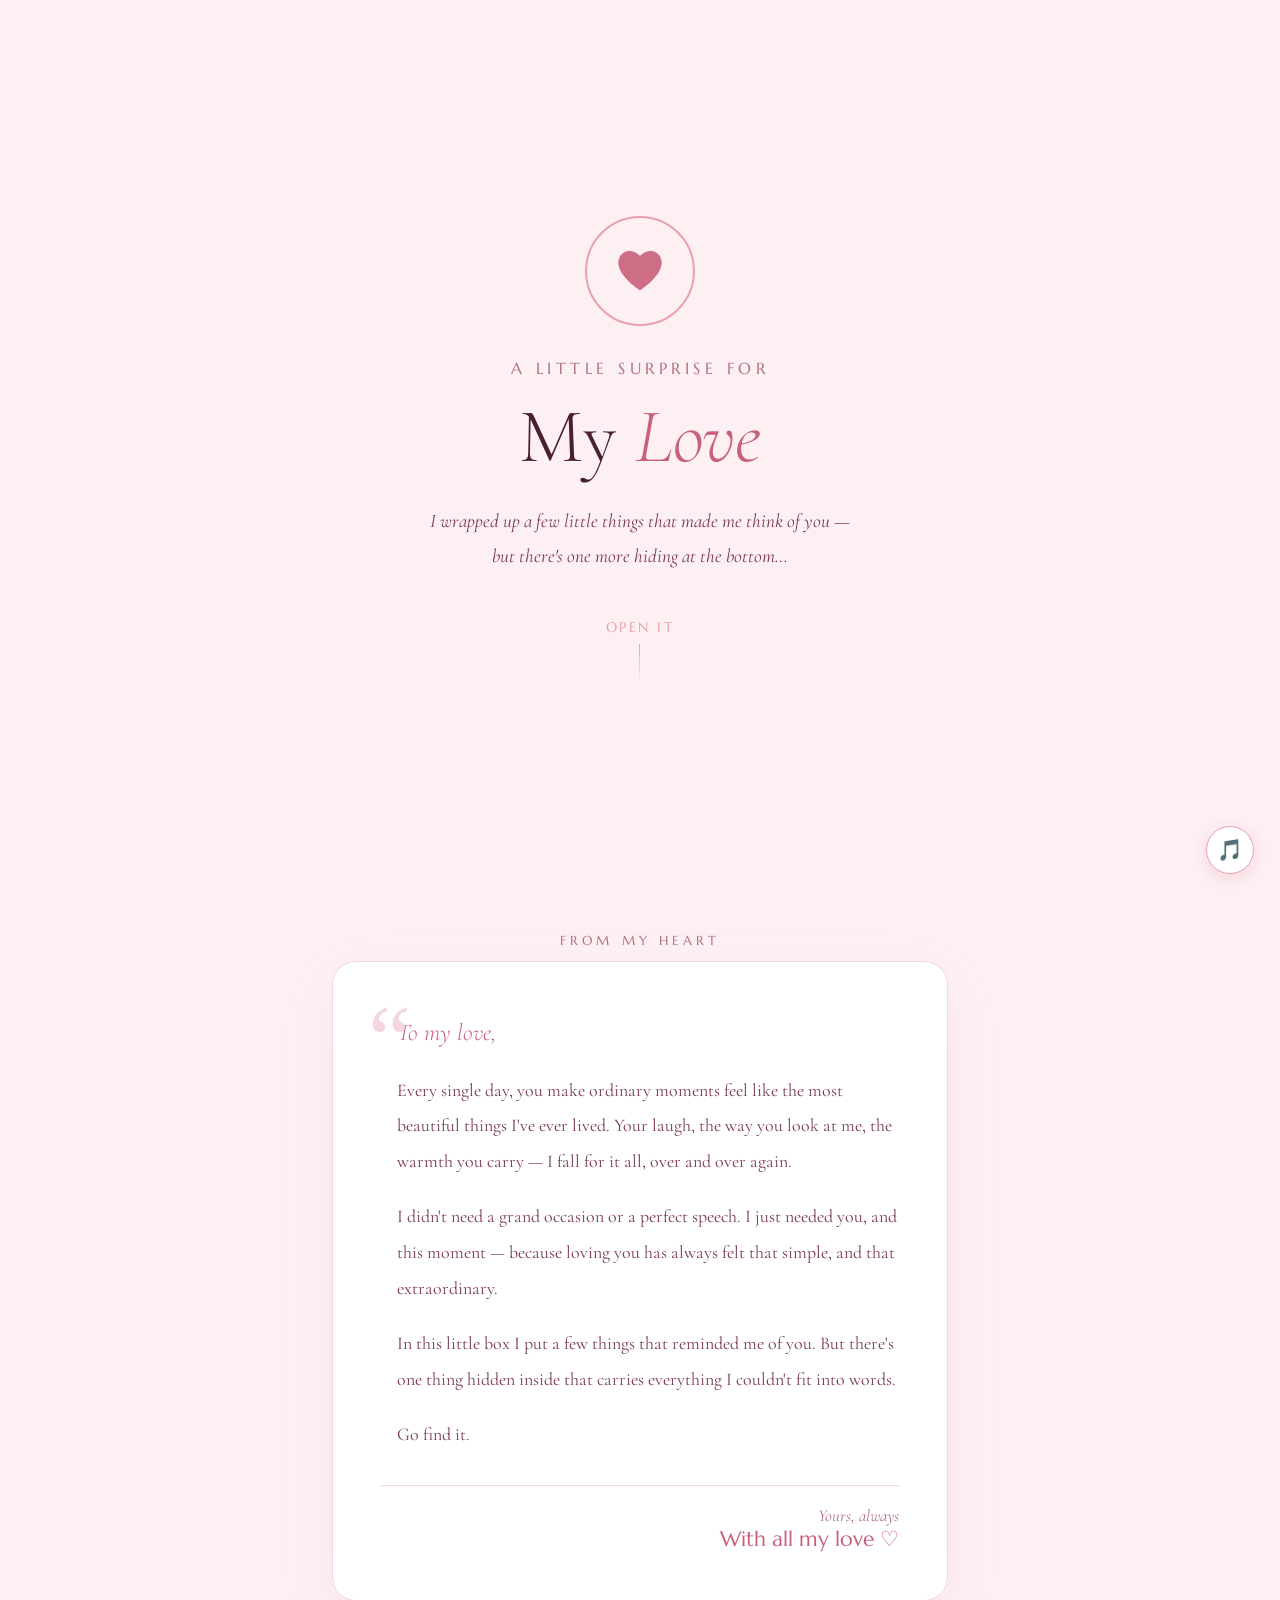
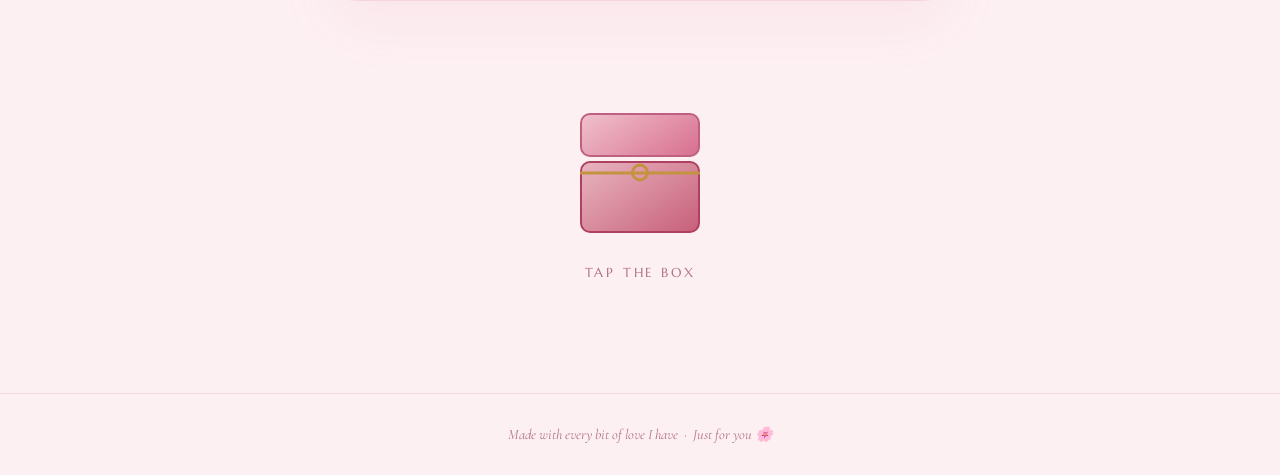
==== pathushi/surprise-v2/index.html @ d1abdfc2 "Add new HTML file for the surprise project with interactive elements and styling" ====
<!DOCTYPE html>
<html lang="en">
<head>
  <meta charset="UTF-8" />
  <meta name="viewport" content="width=device-width, initial-scale=1.0"/>
  <title>For My Love 💍</title>
  <link href="https://fonts.googleapis.com/css2?family=Cormorant+Garamond:ital,wght@0,300;0,400;1,300;1,400&family=Marcellus&display=swap" rel="stylesheet"/>
  <style>
    *, *::before, *::after { box-sizing: border-box; margin: 0; padding: 0; }

    :root {
      --rose: #c8607a;
      --rose-light: #f5d6de;
      --rose-pale: #fdf0f3;
      --rose-mid: #e8a0b0;
      --blush: #f9e4e9;
      --petal: #fbeff2;
      --gold: #c4933f;
      --gold-light: #f0dfc0;
      --text-dark: #4a2030;
      --text-mid: #7a3a50;
      --text-soft: #b07080;
    }

    html { scroll-behavior: smooth; }

    body {
      background-color: var(--rose-pale);
      font-family: 'Cormorant Garamond', Georgia, serif;
      color: var(--text-dark);
      min-height: 100vh;
      overflow-x: hidden;
      position: relative;
    }

    /* Floating petals bg */
    .petals-bg {
      position: fixed;
      top: 0; left: 0;
      width: 100%; height: 100%;
      pointer-events: none;
      z-index: 0;
      overflow: hidden;
    }

    .petal {
      position: absolute;
      width: 18px;
      height: 22px;
      background: radial-gradient(ellipse at 40% 30%, #f5c2d0, #e8a0b0);
      border-radius: 60% 40% 70% 30% / 60% 30% 70% 40%;
      opacity: 0;
      animation: fallPetal linear infinite;
    }

    @keyframes fallPetal {
      0%   { transform: translateY(-40px) rotate(0deg) scale(0.8); opacity: 0; }
      10%  { opacity: 0.7; }
      90%  { opacity: 0.4; }
      100% { transform: translateY(110vh) rotate(360deg) scale(1.1); opacity: 0; }
    }

    /* Page sections */
    .page { position: relative; z-index: 1; }

    /* ─── HERO ─── */
    #hero {
      min-height: 100vh;
      display: flex;
      flex-direction: column;
      align-items: center;
      justify-content: center;
      text-align: center;
      padding: 3rem 2rem;
    }

    .heart-ring {
      width: 110px; height: 110px;
      border: 2.5px solid var(--rose-mid);
      border-radius: 50%;
      display: flex; align-items: center; justify-content: center;
      margin: 0 auto 2rem;
      position: relative;
      animation: pulseRing 3s ease-in-out infinite;
    }

    @keyframes pulseRing {
      0%, 100% { box-shadow: 0 0 0 0 rgba(200, 96, 122, 0.25); }
      50%       { box-shadow: 0 0 0 18px rgba(200, 96, 122, 0); }
    }

    .heart-svg {
      width: 52px; height: 52px;
      animation: heartbeat 2.4s ease-in-out infinite;
    }

    @keyframes heartbeat {
      0%, 100% { transform: scale(1); }
      14%       { transform: scale(1.12); }
      28%       { transform: scale(1); }
      42%       { transform: scale(1.08); }
      56%       { transform: scale(1); }
    }

    .hero-sub {
      font-size: 1rem;
      letter-spacing: 0.28em;
      color: var(--text-soft);
      text-transform: uppercase;
      margin-bottom: 1rem;
      font-family: 'Marcellus', serif;
      animation: fadeUp 1.2s ease both;
    }

    .hero-title {
      font-size: clamp(2.6rem, 7vw, 4.8rem);
      font-weight: 300;
      line-height: 1.12;
      color: var(--text-dark);
      margin-bottom: 1.5rem;
      animation: fadeUp 1.4s ease both;
    }

    .hero-title em {
      font-style: italic;
      color: var(--rose);
    }

    .hero-desc {
      font-size: 1.2rem;
      color: var(--text-mid);
      max-width: 480px;
      line-height: 1.85;
      margin: 0 auto 2.8rem;
      font-style: italic;
      animation: fadeUp 1.6s ease both;
    }

    .scroll-cue {
      display: flex; flex-direction: column; align-items: center; gap: 8px;
      color: var(--rose-mid);
      font-size: 0.85rem;
      letter-spacing: 0.18em;
      text-transform: uppercase;
      font-family: 'Marcellus', serif;
      animation: fadeUp 2s ease both, bobble 2.5s 2.5s ease-in-out infinite;
      cursor: pointer;
    }

    @keyframes bobble {
      0%, 100% { transform: translateY(0); }
      50%       { transform: translateY(8px); }
    }

    .scroll-arrow {
      width: 1px; height: 40px;
      background: linear-gradient(to bottom, var(--rose-mid), transparent);
    }

    @keyframes fadeUp {
      from { opacity: 0; transform: translateY(28px); }
      to   { opacity: 1; transform: translateY(0); }
    }

    /* ─── DIVIDER ─── */
    .divider {
      display: flex; align-items: center; gap: 1.2rem;
      padding: 0 2rem; margin: 0 auto 3rem;
      max-width: 520px;
    }

    .divider-line {
      flex: 1; height: 0.5px; background: var(--rose-mid); opacity: 0.5;
    }

    .divider-rose {
      color: var(--rose);
      font-size: 1.2rem;
    }

    /* ─── GIFTS SECTION ─── */
    #gifts {
      padding: 5rem 2rem 2rem;
      max-width: 820px;
      margin: 0 auto;
    }

    .section-label {
      text-align: center;
      font-family: 'Marcellus', serif;
      font-size: 0.82rem;
      letter-spacing: 0.32em;
      text-transform: uppercase;
      color: var(--text-soft);
      margin-bottom: 0.75rem;
    }

    .section-title {
      text-align: center;
      font-size: clamp(1.9rem, 4.5vw, 2.8rem);
      font-weight: 300;
      color: var(--text-dark);
      margin-bottom: 3rem;
      line-height: 1.2;
    }

    .section-title em { font-style: italic; color: var(--rose); }

    .gifts-grid {
      display: grid;
      grid-template-columns: repeat(auto-fit, minmax(180px, 1fr));
      gap: 1.5rem;
      margin-bottom: 4rem;
    }

    .gift-card {
      background: white;
      border: 1px solid var(--rose-light);
      border-radius: 20px;
      padding: 2rem 1.4rem 1.6rem;
      text-align: center;
      position: relative;
      overflow: hidden;
      transition: transform 0.35s cubic-bezier(.25,.8,.25,1), box-shadow 0.35s;
      cursor: default;
    }

    .gift-card::before {
      content: '';
      position: absolute;
      top: 0; left: 0; right: 0;
      height: 3px;
      background: linear-gradient(90deg, var(--rose-light), var(--rose), var(--rose-light));
    }

    .gift-card:hover {
      transform: translateY(-6px);
      box-shadow: 0 18px 40px rgba(200, 96, 122, 0.14);
    }

    .gift-icon {
      font-size: 2.4rem;
      margin-bottom: 1rem;
      display: block;
      filter: drop-shadow(0 2px 6px rgba(200,96,122,0.2));
    }

    .gift-name {
      font-family: 'Marcellus', serif;
      font-size: 1.05rem;
      color: var(--text-dark);
      margin-bottom: 0.4rem;
    }

    .gift-note {
      font-size: 0.95rem;
      color: var(--text-soft);
      font-style: italic;
      line-height: 1.5;
    }

    /* Special ring card */
    .gift-card.ring-card {
      background: linear-gradient(145deg, #fff8f0, #fff0f4);
      border-color: var(--gold-light);
      border-width: 1.5px;
    }

    .gift-card.ring-card::before {
      background: linear-gradient(90deg, var(--gold-light), var(--gold), var(--gold-light));
    }

    .gift-card.ring-card .gift-icon {
      animation: ringGlow 3s ease-in-out infinite;
    }

    @keyframes ringGlow {
      0%, 100% { filter: drop-shadow(0 2px 8px rgba(196,147,63,0.2)); }
      50%       { filter: drop-shadow(0 4px 18px rgba(196,147,63,0.5)); }
    }

    .ring-tag {
      display: inline-block;
      background: var(--gold-light);
      color: var(--gold);
      font-size: 0.72rem;
      letter-spacing: 0.18em;
      text-transform: uppercase;
      font-family: 'Marcellus', serif;
      padding: 3px 10px;
      border-radius: 20px;
      margin-bottom: 0.7rem;
    }

    /* ─── LETTER ─── */
    #letter {
      padding: 2rem 2rem 5rem;
      max-width: 680px;
      margin: 0 auto;
    }

    .letter-wrap {
      background: white;
      border: 1px solid var(--rose-light);
      border-radius: 24px;
      padding: 3.5rem 3rem 3rem;
      position: relative;
      box-shadow: 0 20px 60px rgba(200, 96, 122, 0.08);
    }

    .letter-wrap::before {
      content: '\201C';
      position: absolute;
      top: 1.8rem; left: 2.2rem;
      font-size: 6rem;
      color: var(--rose-light);
      font-family: Georgia, serif;
      line-height: 1;
    }

    .letter-heading {
      font-size: 1.5rem;
      font-weight: 300;
      font-style: italic;
      color: var(--rose);
      margin-bottom: 1.6rem;
      padding-left: 1rem;
    }

    .letter-body {
      font-size: 1.12rem;
      line-height: 2;
      color: var(--text-mid);
      padding-left: 1rem;
    }

    .letter-body p { margin-bottom: 1.2rem; }

    .letter-sign {
      text-align: right;
      margin-top: 2rem;
      font-style: italic;
      color: var(--text-soft);
      font-size: 1.05rem;
      border-top: 0.5px solid var(--rose-light);
      padding-top: 1.2rem;
    }

    .letter-sign strong {
      display: block;
      font-size: 1.3rem;
      color: var(--rose);
      font-weight: 400;
      font-style: normal;
      font-family: 'Marcellus', serif;
    }

    /* ─── PROMISE REVEAL ─── */
    #reveal {
      padding: 2rem 2rem 7rem;
      max-width: 600px;
      margin: 0 auto;
      text-align: center;
    }

    .box-visual {
      width: 120px; height: 120px;
      margin: 0 auto 2rem;
      position: relative;
      cursor: pointer;
    }

    .box-lid, .box-body {
      position: absolute; left: 0;
      width: 100%; border-radius: 10px;
      transition: transform 0.7s cubic-bezier(.34,1.5,.64,1);
    }

    .box-body {
      bottom: 0; height: 72px;
      background: linear-gradient(145deg, #e8b4bf, #c8607a);
      border: 2px solid #b04060;
      display: flex; align-items: center; justify-content: center;
      font-size: 1.8rem;
    }

    .box-lid {
      top: 0; height: 44px;
      background: linear-gradient(145deg, #f0c0cc, #d87090);
      border: 2px solid #c06080;
      transform-origin: center bottom;
    }

    .box-wrap {
      position: absolute;
      top: 50%; left: 0; right: 0;
      height: 3px;
      background: var(--gold);
      transform: translateY(-50%);
    }

    .box-wrap::after {
      content: '';
      position: absolute;
      top: 50%; left: 50%;
      transform: translate(-50%, -50%);
      width: 18px; height: 18px;
      border: 3px solid var(--gold);
      border-radius: 50%;
    }

    .box-visual.open .box-lid {
      transform: rotateX(90deg) translateY(-100%);
    }

    #ring-reveal {
      display: none;
      animation: popIn 0.8s cubic-bezier(.34,1.5,.64,1) both;
    }

    @keyframes popIn {
      from { opacity: 0; transform: scale(0.5) translateY(20px); }
      to   { opacity: 1; transform: scale(1) translateY(0); }
    }

    .ring-emoji { font-size: 4.5rem; display: block; margin-bottom: 1rem; }

    .reveal-title {
      font-size: clamp(2rem, 5vw, 3rem);
      font-weight: 300;
      color: var(--text-dark);
      margin-bottom: 1rem;
      line-height: 1.2;
    }

    .reveal-title em { font-style: italic; color: var(--rose); }

    .reveal-text {
      font-size: 1.15rem;
      color: var(--text-mid);
      font-style: italic;
      line-height: 1.85;
      max-width: 460px;
      margin: 0 auto 2rem;
    }

    .tap-hint {
      font-family: 'Marcellus', serif;
      font-size: 0.8rem;
      letter-spacing: 0.22em;
      text-transform: uppercase;
      color: var(--text-soft);
      margin-top: 0.6rem;
      animation: blink 2s ease-in-out infinite;
    }

    @keyframes blink {
      0%, 100% { opacity: 1; }
      50%       { opacity: 0.35; }
    }

    .yes-btn {
      display: inline-block;
      margin-top: 1rem;
      padding: 1rem 3rem;
      background: var(--rose);
      color: white;
      font-family: 'Marcellus', serif;
      font-size: 1.1rem;
      letter-spacing: 0.15em;
      border: none;
      border-radius: 50px;
      cursor: pointer;
      transition: transform 0.3s, box-shadow 0.3s;
      text-transform: uppercase;
      display: none;
    }

    .yes-btn:hover {
      transform: scale(1.05);
      box-shadow: 0 12px 35px rgba(200, 96, 122, 0.35);
    }

    #confetti-canvas {
      position: fixed;
      top: 0; left: 0;
      width: 100%; height: 100%;
      pointer-events: none;
      z-index: 999;
    }

    /* ─── FOOTER ─── */
    footer {
      text-align: center;
      padding: 2rem;
      font-size: 0.9rem;
      color: var(--text-soft);
      font-style: italic;
      border-top: 0.5px solid var(--rose-light);
    }
  </style>
</head>
<body>

<!-- Floating petals -->
<div class="petals-bg" id="petals"></div>

<canvas id="confetti-canvas"></canvas>

<!-- Music -->
<audio id="bgMusic" loop>
  <source src="https://cdn.pixabay.com/audio/2023/10/09/audio_9f94f05bc4.mp3" type="audio/mpeg"/>
</audio>

<!-- Music toggle button -->
<button id="musicBtn" onclick="toggleMusic()" style="
  position: fixed; bottom: 1.6rem; right: 1.6rem;
  z-index: 100;
  width: 48px; height: 48px;
  border-radius: 50%;
  border: 1.5px solid var(--rose-mid);
  background: white;
  color: var(--rose);
  font-size: 1.3rem;
  cursor: pointer;
  display: flex; align-items: center; justify-content: center;
  box-shadow: 0 4px 18px rgba(200,96,122,0.18);
  transition: transform 0.2s, box-shadow 0.2s;
" title="Toggle music">🎵</button>

<!-- ── HERO ── -->
<section id="hero" class="page">
  <div class="heart-ring">
    <svg class="heart-svg" viewBox="0 0 60 55" fill="none" xmlns="http://www.w3.org/2000/svg">
      <path d="M30 50 C30 50 5 34 5 18 C5 10 11 4 18 4 C22 4 26 6.5 30 10 C34 6.5 38 4 42 4 C49 4 55 10 55 18 C55 34 30 50 30 50Z" fill="#c8607a" opacity="0.9"/>
    </svg>
  </div>

  <p class="hero-sub">A little surprise for</p>
  <h1 class="hero-title">My <em>Love</em></h1>
  <p class="hero-desc">
    I wrapped up a few little things that made me think of you —<br/>
    but there's one more hiding at the bottom&hellip;
  </p>
  <div class="scroll-cue" onclick="document.getElementById('letter').scrollIntoView({behavior:'smooth'})">
    <span>Open it</span>
    <div class="scroll-arrow"></div>
  </div>
</section>



<!-- ── LETTER ── -->
<section id="letter" class="page">
  <p class="section-label">From my heart</p>
  <div class="letter-wrap">
    <p class="letter-heading">To my love,</p>
    <div class="letter-body">
      <p>Every single day, you make ordinary moments feel like the most beautiful things I've ever lived. Your laugh, the way you look at me, the warmth you carry — I fall for it all, over and over again.</p>
      <p>I didn't need a grand occasion or a perfect speech. I just needed you, and this moment — because loving you has always felt that simple, and that extraordinary.</p>
      <p>In this little box I put a few things that reminded me of you. But there's one thing hidden inside that carries everything I couldn't fit into words.</p>
      <p>Go find it.</p>
    </div>
    <div class="letter-sign">
      Yours, always<br/>
      <strong>With all my love ♡</strong>
    </div>
  </div>
</section>

<!-- ── REVEAL ── -->
<section id="reveal" class="page">

  <div class="box-visual" id="giftBox" onclick="openBox()">
    <div class="box-body"></div>
    <div class="box-lid"></div>
    <div class="box-wrap"></div>
  </div>
  <p class="tap-hint" id="tapHint">tap the box</p>

  <div id="ring-reveal">
    <span class="ring-emoji">💍</span>
    <h2 class="reveal-title"><em>Will you</em> be mine, always?</h2>
    <p class="reveal-text">
      This ring is a promise — to love you through every season, to choose you in every ordinary and extraordinary moment, and to keep making you feel like the most loved person in the world.
    </p>
    <button class="yes-btn" id="yesBtn" onclick="celebrate()">Yes, always ♡</button>
  </div>
</section>

<footer>
  Made with every bit of love I have &nbsp;·&nbsp; Just for you 🌸
</footer>

<script>
  /* ── Music ── */
  const music = document.getElementById('bgMusic');
  const musicBtn = document.getElementById('musicBtn');
  let musicPlaying = false;

  function toggleMusic() {
    if (musicPlaying) {
      music.pause();
      musicBtn.textContent = '🎵';
      musicPlaying = false;
    } else {
      music.volume = 0.35;
      music.play().catch(() => {});
      musicBtn.textContent = '🔇';
      musicPlaying = true;
    }
  }

  /* Auto-play on first user interaction */
  document.addEventListener('click', function startMusic() {
    if (!musicPlaying) {
      music.volume = 0.35;
      music.play().then(() => {
        musicPlaying = true;
        musicBtn.textContent = '🔇';
      }).catch(() => {});
    }
    document.removeEventListener('click', startMusic);
  }, { once: true });

  /* ── Falling petals ── */
  (function() {
    const container = document.getElementById('petals');
    for (let i = 0; i < 22; i++) {
      const p = document.createElement('div');
      p.className = 'petal';
      const size = 12 + Math.random() * 14;
      p.style.cssText = [
        `left:${Math.random()*100}%`,
        `width:${size}px`,
        `height:${size*1.3}px`,
        `animation-duration:${7 + Math.random()*9}s`,
        `animation-delay:${-Math.random()*12}s`,
        `opacity:0`,
        `transform:rotate(${Math.random()*360}deg)`
      ].join(';');
      container.appendChild(p);
    }
  })();

  /* ── Gift box open ── */
  let opened = false;
  function openBox() {
    if (opened) return;
    opened = true;
    document.getElementById('giftBox').classList.add('open');
    document.getElementById('tapHint').style.display = 'none';
    setTimeout(() => {
      const r = document.getElementById('ring-reveal');
      r.style.display = 'block';
      setTimeout(() => {
        document.getElementById('yesBtn').style.display = 'inline-block';
      }, 800);
    }, 700);
  }

  /* ── Confetti ── */
  function celebrate() {
    const canvas = document.getElementById('confetti-canvas');
    const ctx = canvas.getContext('2d');
    canvas.width = window.innerWidth;
    canvas.height = window.innerHeight;

    const colors = ['#c8607a','#f5d6de','#c4933f','#f9e4e9','#e8a0b0','#fdf0f3','#d4849a'];
    const pieces = Array.from({length:160}, () => ({
      x: Math.random() * canvas.width,
      y: Math.random() * canvas.height - canvas.height,
      w: 6 + Math.random() * 10,
      h: 4 + Math.random() * 7,
      color: colors[Math.floor(Math.random()*colors.length)],
      rot: Math.random() * Math.PI * 2,
      vx: (Math.random()-0.5) * 3,
      vy: 2 + Math.random() * 4,
      vr: (Math.random()-0.5) * 0.15,
    }));

    let frame = 0;
    function draw() {
      ctx.clearRect(0,0,canvas.width,canvas.height);
      pieces.forEach(p => {
        ctx.save();
        ctx.translate(p.x, p.y);
        ctx.rotate(p.rot);
        ctx.fillStyle = p.color;
        ctx.fillRect(-p.w/2, -p.h/2, p.w, p.h);
        ctx.restore();
        p.x += p.vx; p.y += p.vy; p.rot += p.vr;
        if (p.y > canvas.height) { p.y = -20; p.x = Math.random()*canvas.width; }
      });
      frame++;
      if (frame < 280) requestAnimationFrame(draw);
      else ctx.clearRect(0,0,canvas.width,canvas.height);
    }
    draw();

    document.getElementById('yesBtn').textContent = '✦ Always & forever ✦';
    document.getElementById('yesBtn').style.background = '#c4933f';
  }
</script>
</body>
</html>
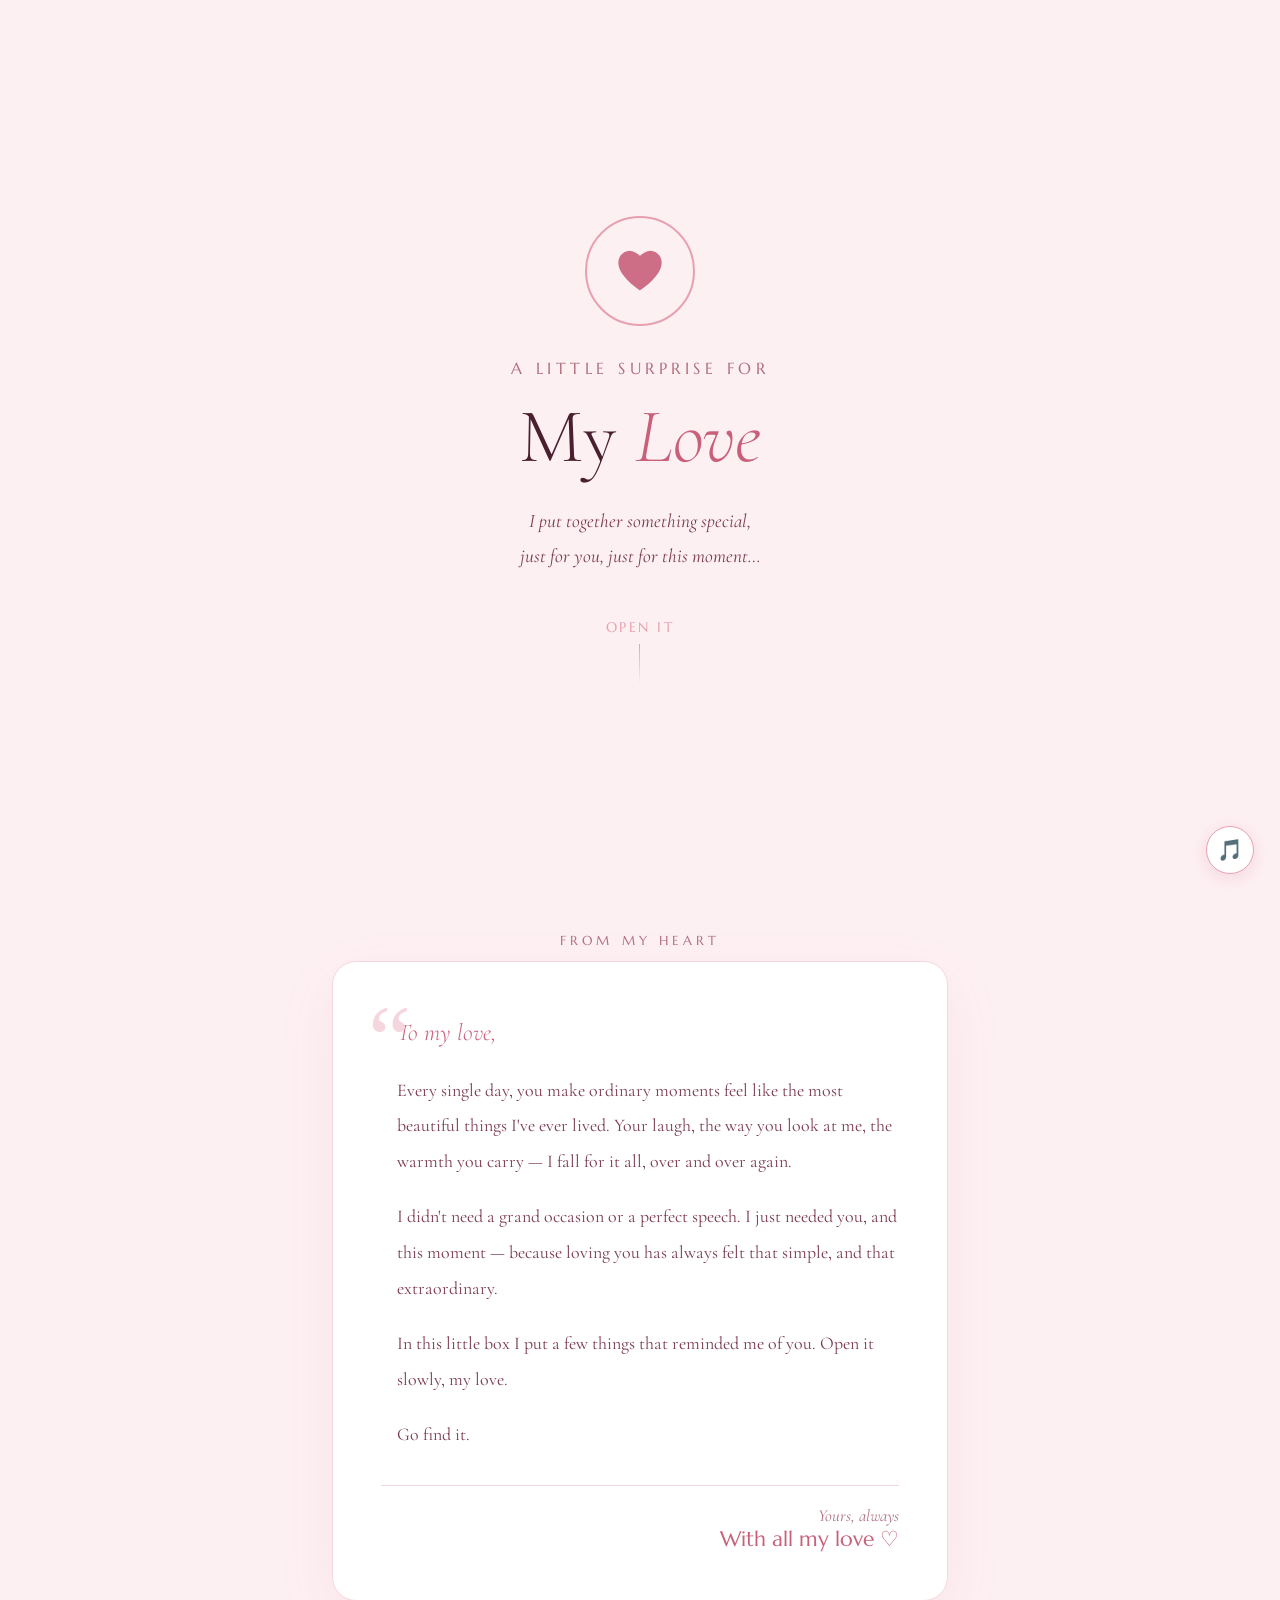
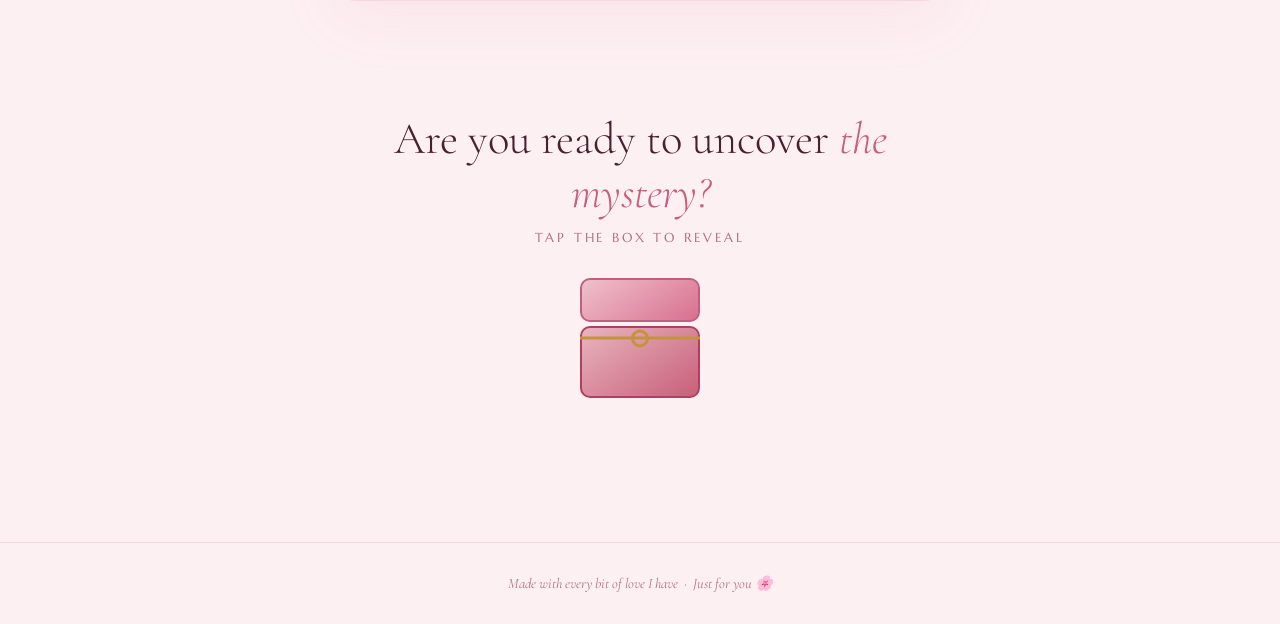
==== commit 2b444234: "Revise love letter text and enhance reveal section with sprinkles animation" ====
--- a/pathushi/surprise-v2/index.html
+++ b/pathushi/surprise-v2/index.html
@@ -539,8 +539,8 @@
   <p class="hero-sub">A little surprise for</p>
   <h1 class="hero-title">My <em>Love</em></h1>
   <p class="hero-desc">
-    I wrapped up a few little things that made me think of you —<br/>
-    but there's one more hiding at the bottom&hellip;
+    I put together something special,<br/>
+    just for you, just for this moment&hellip;
   </p>
   <div class="scroll-cue" onclick="document.getElementById('letter').scrollIntoView({behavior:'smooth'})">
     <span>Open it</span>
@@ -558,7 +558,7 @@
     <div class="letter-body">
       <p>Every single day, you make ordinary moments feel like the most beautiful things I've ever lived. Your laugh, the way you look at me, the warmth you carry — I fall for it all, over and over again.</p>
       <p>I didn't need a grand occasion or a perfect speech. I just needed you, and this moment — because loving you has always felt that simple, and that extraordinary.</p>
-      <p>In this little box I put a few things that reminded me of you. But there's one thing hidden inside that carries everything I couldn't fit into words.</p>
+      <p>In this little box I put a few things that reminded me of you. Open it slowly, my love.</p>
       <p>Go find it.</p>
     </div>
     <div class="letter-sign">
@@ -571,20 +571,18 @@
 <!-- ── REVEAL ── -->
 <section id="reveal" class="page">
 
+  <h2 class="section-title" style="margin-bottom:0.6rem;">Are you ready to uncover <em>the mystery?</em></h2>
+  <p class="tap-hint" id="tapHint" style="margin-bottom:2rem;">tap the box to reveal</p>
+
   <div class="box-visual" id="giftBox" onclick="openBox()">
     <div class="box-body"></div>
     <div class="box-lid"></div>
     <div class="box-wrap"></div>
   </div>
-  <p class="tap-hint" id="tapHint">tap the box</p>
 
   <div id="ring-reveal">
-    <span class="ring-emoji">💍</span>
-    <h2 class="reveal-title"><em>Will you</em> be mine, always?</h2>
-    <p class="reveal-text">
-      This ring is a promise — to love you through every season, to choose you in every ordinary and extraordinary moment, and to keep making you feel like the most loved person in the world.
-    </p>
-    <button class="yes-btn" id="yesBtn" onclick="celebrate()">Yes, always ♡</button>
+    <h2 class="reveal-title" style="margin-bottom:1.6rem;">You ready to <em>open the box?</em></h2>
+    <button class="yes-btn" id="yesBtn" onclick="celebrate()">YES I OPENED 🎉</button>
   </div>
 </section>
 
@@ -650,6 +648,7 @@
     opened = true;
     document.getElementById('giftBox').classList.add('open');
     document.getElementById('tapHint').style.display = 'none';
+    document.querySelector('#reveal .section-title').style.display = 'none';
     setTimeout(() => {
       const r = document.getElementById('ring-reveal');
       r.style.display = 'block';
@@ -659,47 +658,61 @@
     }, 700);
   }
 
-  /* ── Confetti ── */
+  /* ── Sprinkles ── */
   function celebrate() {
     const canvas = document.getElementById('confetti-canvas');
     const ctx = canvas.getContext('2d');
     canvas.width = window.innerWidth;
     canvas.height = window.innerHeight;
 
-    const colors = ['#c8607a','#f5d6de','#c4933f','#f9e4e9','#e8a0b0','#fdf0f3','#d4849a'];
-    const pieces = Array.from({length:160}, () => ({
-      x: Math.random() * canvas.width,
-      y: Math.random() * canvas.height - canvas.height,
-      w: 6 + Math.random() * 10,
-      h: 4 + Math.random() * 7,
-      color: colors[Math.floor(Math.random()*colors.length)],
-      rot: Math.random() * Math.PI * 2,
-      vx: (Math.random()-0.5) * 3,
-      vy: 2 + Math.random() * 4,
-      vr: (Math.random()-0.5) * 0.15,
-    }));
+    const btn = document.getElementById('yesBtn');
+    btn.textContent = '✦ So happy for you! ✦';
+    btn.style.background = '#c4933f';
+    btn.disabled = true;
+
+    const emojis = ['💍','🌸','💖','✨','🌷','💕','🎀','🌺'];
+    const sprinkles = Array.from({length: 160}, () => {
+      const angle = Math.random() * Math.PI * 2;
+      const speed = 14 + Math.random() * 22;
+      return {
+        x: canvas.width / 2,
+        y: canvas.height / 2,
+        vx: Math.cos(angle) * speed,
+        vy: Math.sin(angle) * speed - 10,
+        gravity: 0.55,
+        emoji: emojis[Math.floor(Math.random() * emojis.length)],
+        size: 18 + Math.random() * 24,
+        alpha: 1,
+        rot: Math.random() * Math.PI * 2,
+        vr: (Math.random() - 0.5) * 0.18,
+      };
+    });
 
     let frame = 0;
     function draw() {
-      ctx.clearRect(0,0,canvas.width,canvas.height);
-      pieces.forEach(p => {
+      ctx.clearRect(0, 0, canvas.width, canvas.height);
+      sprinkles.forEach(p => {
+        p.vx *= 0.97;
+        p.vy += p.gravity;
+        p.x += p.vx;
+        p.y += p.vy;
+        p.rot += p.vr;
+        p.alpha = Math.max(0, 1 - frame / 110);
         ctx.save();
+        ctx.globalAlpha = p.alpha;
+        ctx.font = `${p.size}px serif`;
+        ctx.textAlign = 'center';
+        ctx.textBaseline = 'middle';
         ctx.translate(p.x, p.y);
         ctx.rotate(p.rot);
-        ctx.fillStyle = p.color;
-        ctx.fillRect(-p.w/2, -p.h/2, p.w, p.h);
+        ctx.fillText(p.emoji, 0, 0);
         ctx.restore();
-        p.x += p.vx; p.y += p.vy; p.rot += p.vr;
-        if (p.y > canvas.height) { p.y = -20; p.x = Math.random()*canvas.width; }
       });
       frame++;
-      if (frame < 280) requestAnimationFrame(draw);
-      else ctx.clearRect(0,0,canvas.width,canvas.height);
+      if (frame < 130) requestAnimationFrame(draw);
+      else ctx.clearRect(0, 0, canvas.width, canvas.height);
     }
     draw();
-
-    document.getElementById('yesBtn').textContent = '✦ Always & forever ✦';
-    document.getElementById('yesBtn').style.background = '#c4933f';
   }
 </script>
 </body>
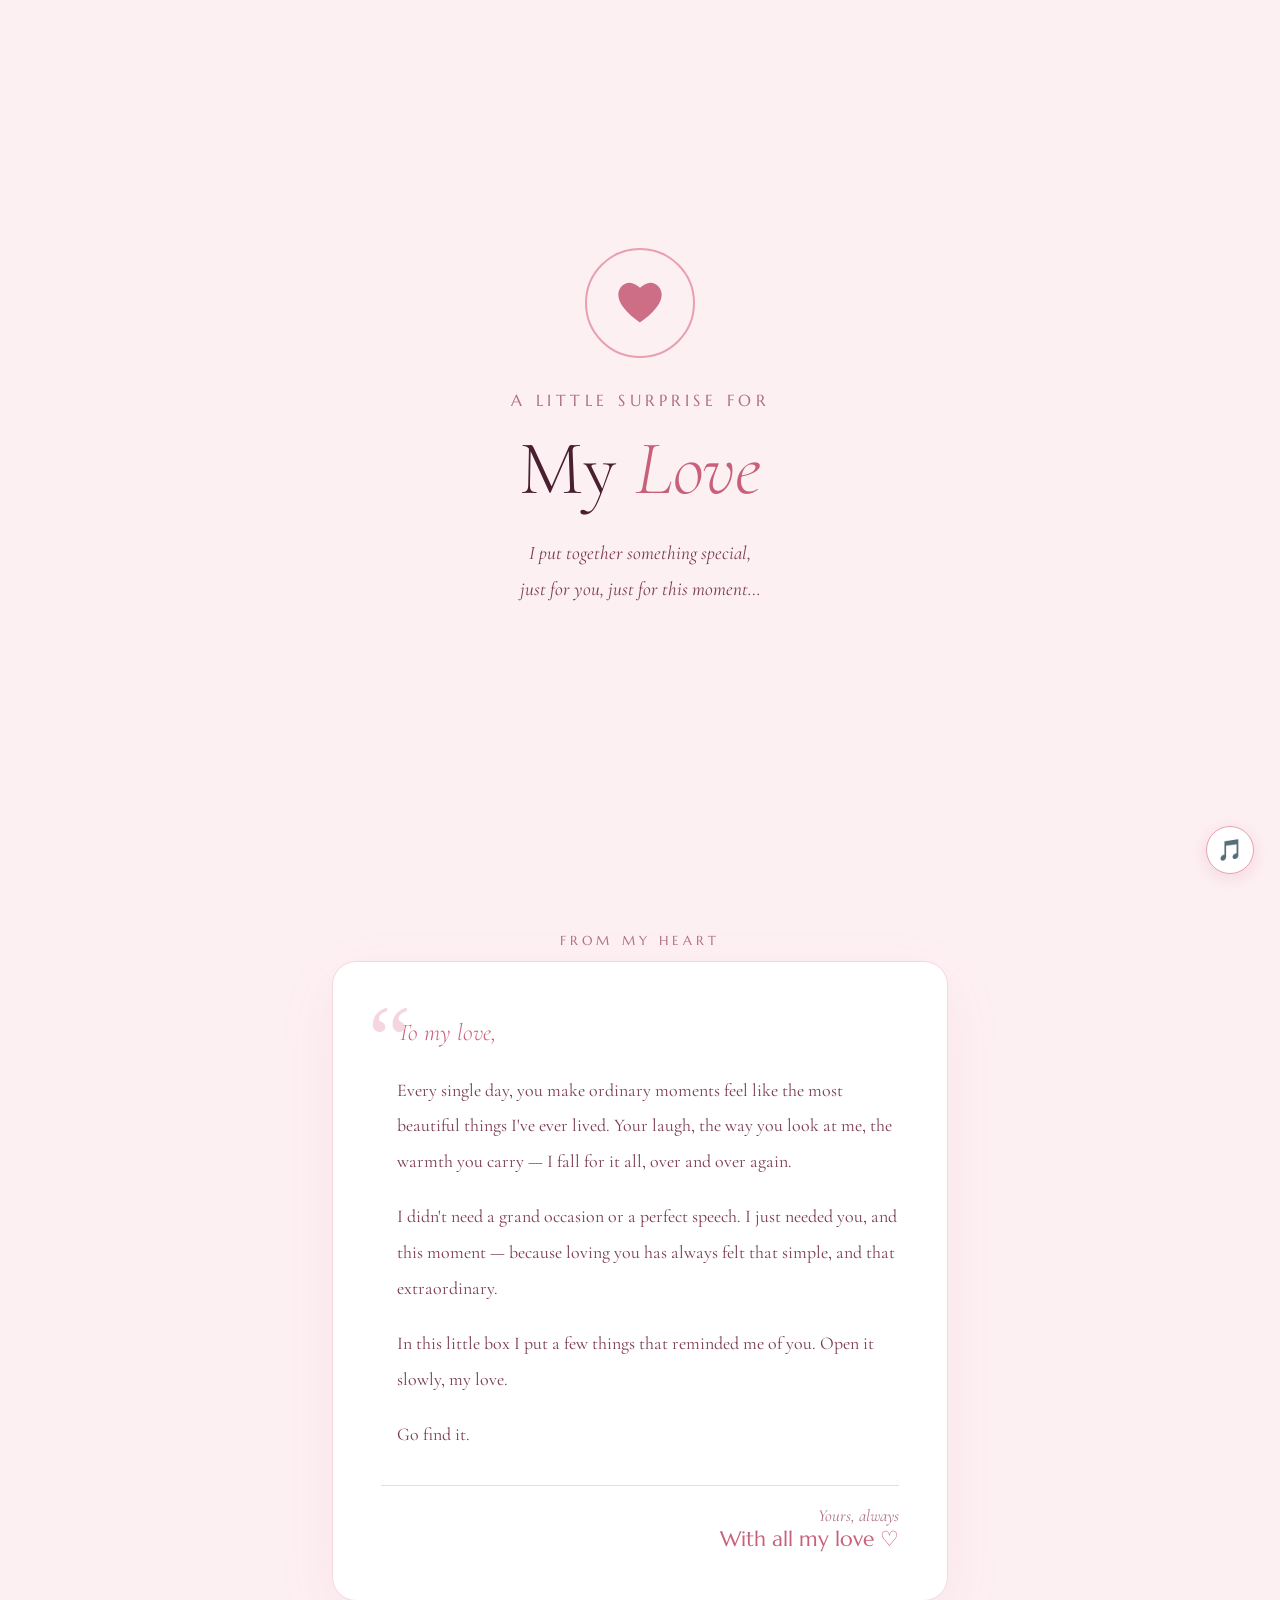
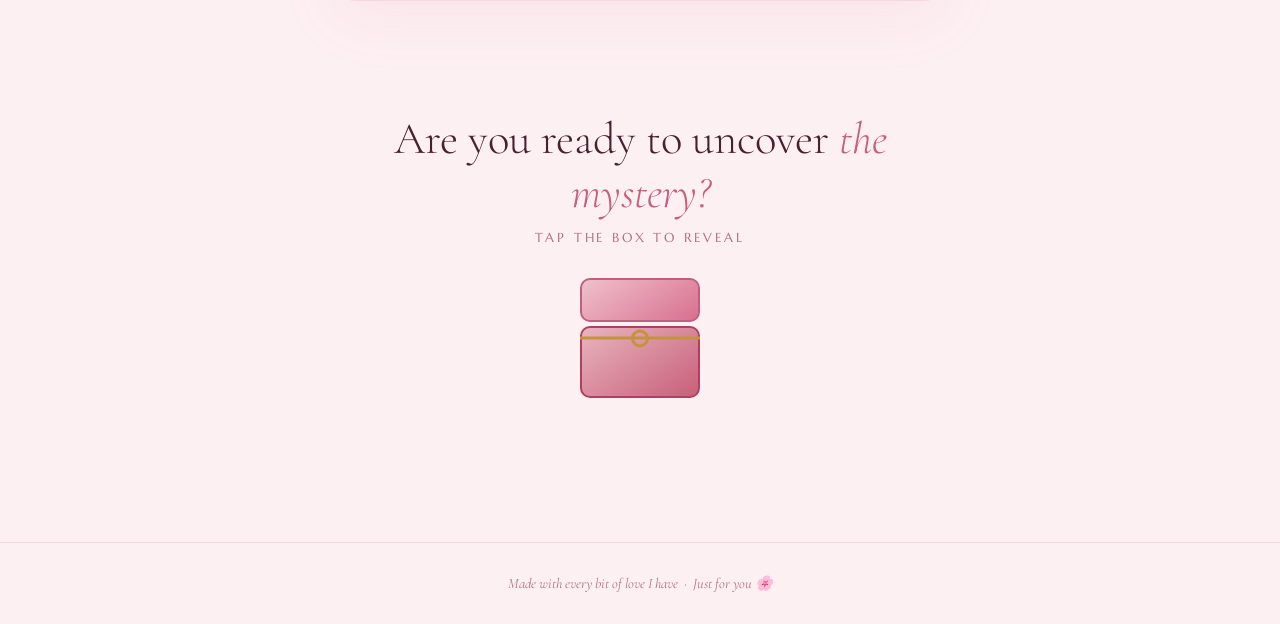
==== commit d2beb047: "Update title and enhance reveal section instructions for clarity" ====
--- a/pathushi/surprise-v2/index.html
+++ b/pathushi/surprise-v2/index.html
@@ -3,7 +3,7 @@
 <head>
   <meta charset="UTF-8" />
   <meta name="viewport" content="width=device-width, initial-scale=1.0"/>
-  <title>For My Love 💍</title>
+  <title>For My Love</title>
   <link href="https://fonts.googleapis.com/css2?family=Cormorant+Garamond:ital,wght@0,300;0,400;1,300;1,400&family=Marcellus&display=swap" rel="stylesheet"/>
   <style>
     *, *::before, *::after { box-sizing: border-box; margin: 0; padding: 0; }
@@ -542,10 +542,6 @@
     I put together something special,<br/>
     just for you, just for this moment&hellip;
   </p>
-  <div class="scroll-cue" onclick="document.getElementById('letter').scrollIntoView({behavior:'smooth'})">
-    <span>Open it</span>
-    <div class="scroll-arrow"></div>
-  </div>
 </section>
 
 
@@ -582,6 +578,7 @@
 
   <div id="ring-reveal">
     <h2 class="reveal-title" style="margin-bottom:1.6rem;">You ready to <em>open the box?</em></h2>
+    <h2 class="reveal-title" style="margin-bottom:1.6rem;"><em>Before Click the button below, Please check the box</em></h2>
     <button class="yes-btn" id="yesBtn" onclick="celebrate()">YES I OPENED 🎉</button>
   </div>
 </section>
